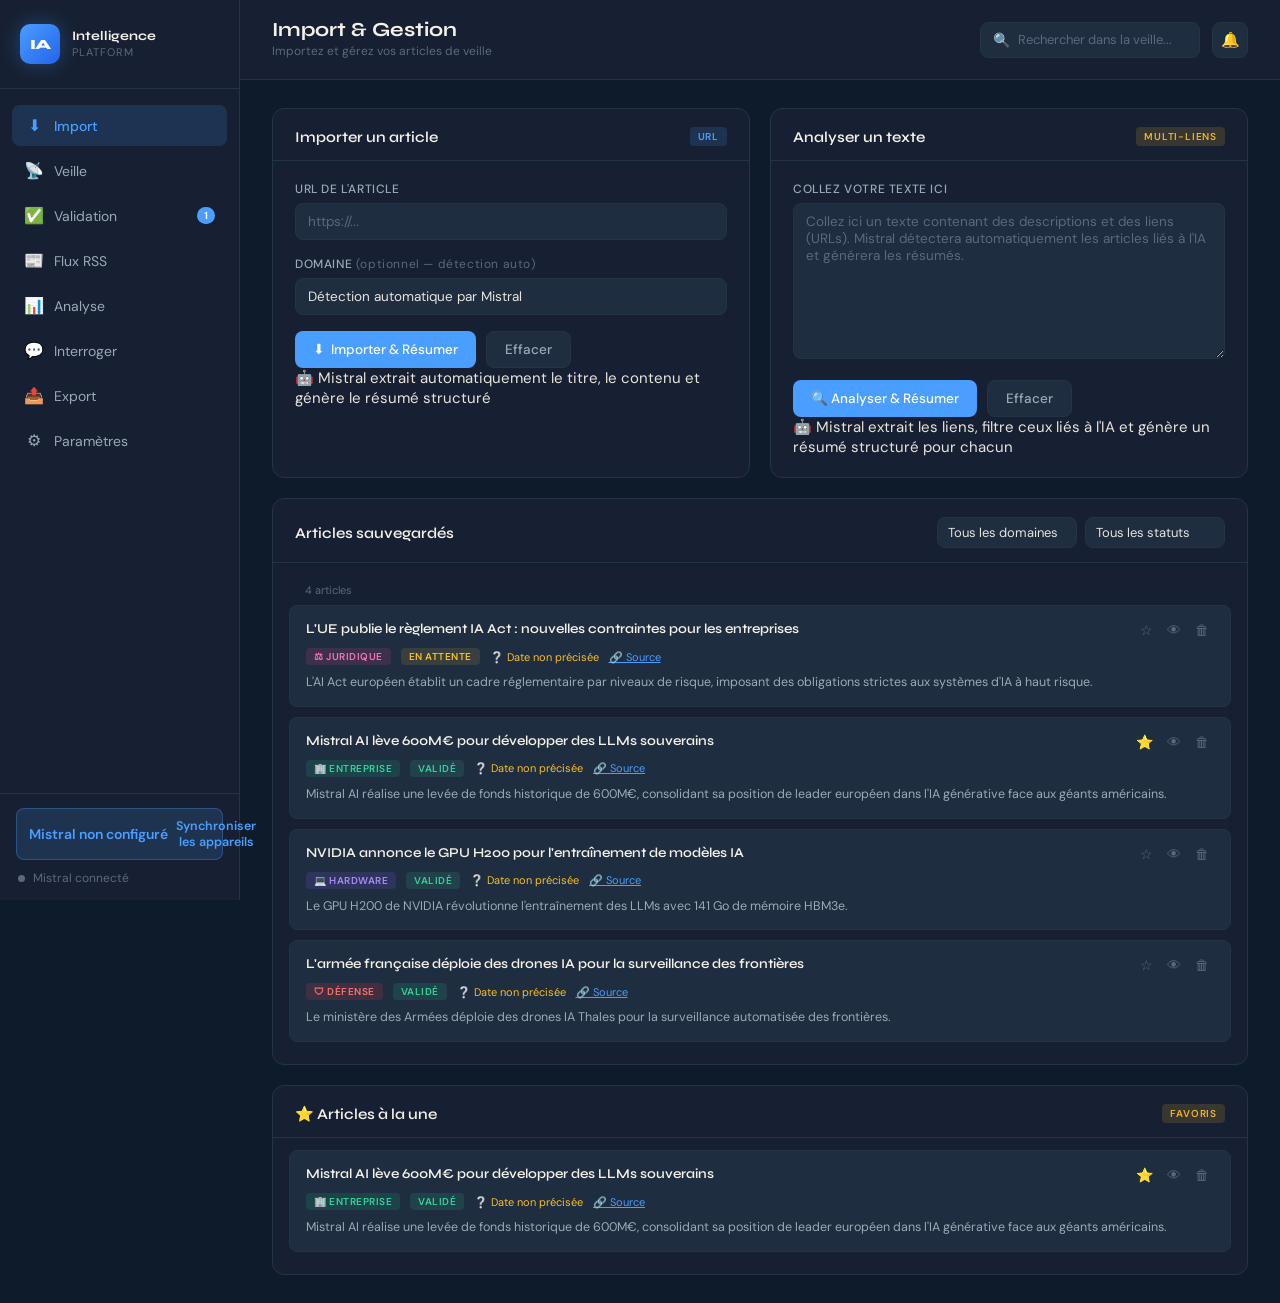
==== index.html @ 0863658e "Add files via upload" ====
<!DOCTYPE html>
<html lang="fr">
<head>
  <meta charset="UTF-8" />
  <meta name="viewport" content="width=device-width, initial-scale=1.0"/>
  <title>IA Intelligence Platform</title>
  <link rel="stylesheet" href="style.css" />
  <style>
    .banned-word-tag {
      display:inline-flex;align-items:center;gap:2px;
      background:rgba(248,113,113,0.12);border:1px solid rgba(248,113,113,0.3);
      color:#f87171;border-radius:4px;padding:2px 8px;font-size:12px;
    }
  </style>
  <link rel="preconnect" href="https://fonts.googleapis.com">
  <link href="https://fonts.googleapis.com/css2?family=Syne:wght@400;600;700;800&family=DM+Sans:ital,wght@0,300;0,400;0,500;1,300&display=swap" rel="stylesheet">
</head>
<body>

<!-- SIDEBAR -->
<aside class="sidebar" id="sidebar">
  <div class="sidebar-logo">
    <div class="logo-mark">IA</div>
    <div class="logo-text">
      <span class="logo-title">Intelligence</span>
      <span class="logo-sub">Platform</span>
    </div>
  </div>

  <nav class="sidebar-nav">
    <button class="nav-item active" data-tab="import">
      <span class="nav-icon">⬇</span>
      <span>Import</span>
    </button>
    <button class="nav-item" data-tab="veille">
      <span class="nav-icon">📡</span>
      <span>Veille</span>
    </button>
    <button class="nav-item" data-tab="validation">
      <span class="nav-icon">✅</span>
      <span>Validation</span>
      <span class="badge" id="validation-badge">0</span>
    </button>
    <button class="nav-item" data-tab="rss">
      <span class="nav-icon">📰</span>
      <span>Flux RSS</span>
      <span class="badge rss-badge hidden" id="rss-badge">0</span>
    </button>
    <button class="nav-item" data-tab="analyse">
      <span class="nav-icon">📊</span>
      <span>Analyse</span>
    </button>
    <button class="nav-item" data-tab="chat">
      <span class="nav-icon">💬</span>
      <span>Interroger</span>
    </button>
    <button class="nav-item" data-tab="export">
      <span class="nav-icon">📤</span>
      <span>Export</span>
    </button>
    <button class="nav-item" data-tab="settings">
      <span class="nav-icon">⚙</span>
      <span>Paramètres</span>
    </button>
  </nav>

  <div class="sidebar-footer">
    <button class="sync-btn-sidebar" id="sync-sidebar-btn" onclick="syncNow(false)" title="Synchroniser avec les autres appareils">
      <span class="sync-icon">🔄</span>
      <span>Synchroniser les appareils</span>
    </button>
    <div class="sidebar-status-row">
      <div class="status-dot active"></div>
      <span>Mistral connecté</span>
    </div>
  </div>
</aside>

<!-- MAIN CONTENT -->
<main class="main-content">

  <!-- HEADER -->
  <header class="top-header">
    <div class="header-left">
      <h1 class="page-title" id="page-title">Import & Gestion</h1>
      <span class="page-subtitle" id="page-subtitle">Importez et gérez vos articles de veille</span>
    </div>
    <div class="header-right">
      <div class="search-bar">
        <span>🔍</span>
        <input type="text" placeholder="Rechercher dans la veille..." id="global-search" />
      </div>
      <button class="btn-icon" title="Notifications">🔔</button>
    </div>
  </header>

  <!-- TAB: IMPORT -->
  <section class="tab-content active" id="tab-import">
    <div class="import-grid">

      <!-- Import URL -->
      <div class="card import-card">
        <div class="card-header">
          <h2>Importer un article</h2>
          <span class="card-tag">URL</span>
        </div>
        <div class="import-form">
          <div class="form-group">
            <label>URL de l'article</label>
            <input type="url" id="article-url" placeholder="https://..." class="input-field" />
          </div>
          <div class="form-group">
            <label>Domaine <span style="color:var(--text-muted);font-weight:400;text-transform:none">(optionnel — détection auto)</span></label>
            <select id="article-domain" class="input-field">
              <option value="">Détection automatique par Mistral</option>
              <option value="Défense">🛡 Défense</option>
              <option value="Civil">🏛 Civil</option>
              <option value="Entreprise">🏢 Entreprise</option>
              <option value="Hardware">💻 Hardware</option>
              <option value="AI technologie">🤖 AI technologie</option>
              <option value="Robotique">🦾 Robotique</option>
              <option value="Juridique">⚖ Juridique</option>
            </select>
          </div>
          <div class="btn-group">
            <button class="btn-primary" onclick="importArticle()">
              <span>⬇</span> Importer & Résumer
            </button>
            <button class="btn-secondary" onclick="clearImportForm()">
              Effacer
            </button>
          </div>
          <div class="import-info">
            <span>🤖</span>
            <span>Mistral extrait automatiquement le titre, le contenu et génère le résumé structuré</span>
          </div>
        </div>
      </div>

      <!-- Analyse de texte multi-articles -->
      <div class="card import-card">
        <div class="card-header">
          <h2>Analyser un texte</h2>
          <span class="card-tag" style="background:rgba(240,180,41,0.15);color:var(--gold)">Multi-liens</span>
        </div>
        <div class="import-form">
          <div class="form-group">
            <label>Collez votre texte ici</label>
            <textarea id="paste-text-input" class="input-field textarea-field" rows="8"
              placeholder="Collez ici un texte contenant des descriptions et des liens (URLs). Mistral détectera automatiquement les articles liés à l'IA et générera les résumés."></textarea>
          </div>
          <div class="btn-group">
            <button class="btn-primary" onclick="analysepastedText()">
              🔍 Analyser & Résumer
            </button>
            <button class="btn-secondary" onclick="document.getElementById('paste-text-input').value=''">
              Effacer
            </button>
          </div>
          <div class="import-info">
            <span>🤖</span>
            <span>Mistral extrait les liens, filtre ceux liés à l'IA et génère un résumé structuré pour chacun</span>
          </div>
          <div id="paste-analysis-result" style="display:none;margin-top:14px"></div>
        </div>
      </div>

      <!-- Articles sauvegardés -->
      <div class="card full-width">
        <div class="card-header">
          <h2>Articles sauvegardés</h2>
          <div class="header-actions">
            <select id="filter-domain" class="input-field small" onchange="filterArticles()">
              <option value="">Tous les domaines</option>
              <option value="Défense">Défense</option>
              <option value="Civil">Civil</option>
              <option value="Entreprise">Entreprise</option>
              <option value="Hardware">Hardware</option>
              <option value="AI technologie">AI technologie</option>
              <option value="Robotique">Robotique</option>
              <option value="Juridique">Juridique</option>
            </select>
            <select id="filter-status" class="input-field small" onchange="filterArticles()">
              <option value="">Tous les statuts</option>
              <option value="VALIDATED">Validés</option>
              <option value="PENDING_REVIEW">En attente</option>
              <option value="NEW">Nouveaux</option>
              <option value="DUPLICATE_SUSPECTED">Doublons suspects</option>
            </select>
          </div>
        </div>
        <div id="saved-articles" class="articles-list">
          <div class="empty-state">
            <div class="empty-icon">📭</div>
            <p>Aucun article importé</p>
            <span>Importez votre premier article ci-dessus</span>
          </div>
        </div>
      </div>

      <!-- Articles à la une -->
      <div class="card full-width featured-card">
        <div class="card-header">
          <h2>⭐ Articles à la une</h2>
          <span class="card-tag gold">Favoris</span>
        </div>
        <div id="featured-articles" class="articles-list">
          <div class="empty-state">
            <div class="empty-icon">⭐</div>
            <p>Aucun favori</p>
            <span>Marquez des articles avec ⭐ pour les retrouver ici</span>
          </div>
        </div>
      </div>

    </div>
  </section>

  <!-- TAB: VALIDATION -->
  <section class="tab-content" id="tab-validation">
    <div class="validation-layout">
      <div class="card full-width">
        <div class="card-header">
          <h2>File de validation</h2>
          <div class="header-actions">
            <span class="badge-label" id="pending-count">0 en attente</span>
          </div>
        </div>
        <div id="validation-queue" class="validation-list">
          <div class="empty-state">
            <div class="empty-icon">✅</div>
            <p>Aucun article en attente de validation</p>
          </div>
        </div>
      </div>
    </div>

    <!-- Modale de doublon -->
    <div class="modal-overlay hidden" id="duplicate-modal">
      <div class="modal">
        <div class="modal-header">
          <h2>⚠ Doublon suspecté</h2>
          <button class="modal-close" onclick="closeModal('duplicate-modal')">×</button>
        </div>
        <div class="modal-body">
          <div class="duplicate-compare">
            <div class="compare-col">
              <h3>Article actuel</h3>
              <div class="article-preview" id="current-article-preview"></div>
            </div>
            <div class="compare-divider">
              <div class="similarity-score" id="similarity-score">85%</div>
              <span>similarité</span>
            </div>
            <div class="compare-col">
              <h3>Article suspect</h3>
              <div class="article-preview" id="suspect-article-preview"></div>
            </div>
          </div>
        </div>
        <div class="modal-footer">
          <button class="btn-success" onclick="validateAsNew()">✅ Valider comme nouvel article</button>
          <button class="btn-warning" onclick="mergeDuplicateArticles()">🔁 Fusionner</button>
          <button class="btn-danger" onclick="rejectArticle()">❌ Rejeter</button>
          <button class="btn-secondary" onclick="editArticle()">✏ Modifier</button>
        </div>
      </div>
    </div>
  </section>

  <!-- TAB: VEILLE -->
  <section class="tab-content" id="tab-veille">
    <div class="veille-layout">

      <!-- Barre d'actions Veille -->
      <div class="card full-width" style="padding:14px 20px">
        <div style="display:flex;align-items:center;justify-content:space-between;flex-wrap:wrap;gap:10px">
          <span style="font-size:13px;color:var(--text-secondary)">
            <strong id="veille-validated-count" style="color:var(--beige)">0</strong> articles validés
          </span>
          <div style="display:flex;gap:8px;flex-wrap:wrap">
            <button class="btn-secondary small" onclick="forceGenerateVeilleSummaries(this)">🤖 Générer résumés manquants</button>
            <button class="btn-warning small" onclick="detectAndMergeVeilleDuplicates(this)">🔍 Fusionner les doublons</button>
          </div>
        </div>
      </div>

      <!-- Articles à la une dans veille -->
      <div class="card full-width veille-featured">
        <div class="card-header">
          <h2>⭐ Articles à la une</h2>
        </div>
        <div id="veille-featured" class="articles-grid">
          <div class="empty-state">
            <div class="empty-icon">⭐</div>
            <p>Aucun article favori</p>
          </div>
        </div>
      </div>

      <!-- Domaines -->
      <div class="veille-domains" id="veille-domains"></div>
    </div>
  </section>

  <!-- TAB: ANALYSE -->
  <section class="tab-content" id="tab-analyse">
    <div class="analyse-grid">

      <div class="card">
        <div class="card-header">
          <h2>🌍 Acteurs IA par pays</h2>
        </div>
        <div id="map-container" class="map-container">
          <div class="world-map" id="world-map"></div>
          <div class="country-legend" id="country-legend"></div>
        </div>
      </div>

      <div class="card">
        <div class="card-header">
          <h2>☁ Nuage de mots</h2>
        </div>
        <div id="word-cloud" class="word-cloud-container"></div>
      </div>

      <div class="card full-width">
        <div class="card-header">
          <h2>📈 Tendances mensuelles</h2>
        </div>
        <div class="trends-container" id="trends-container">
          <canvas id="trends-chart" height="200"></canvas>
        </div>
      </div>

      <div class="card">
        <div class="card-header">
          <h2>📊 Répartition par domaine</h2>
        </div>
        <div id="domain-chart" class="donut-container">
          <canvas id="domain-canvas" width="280" height="280"></canvas>
          <div id="domain-legend" class="chart-legend"></div>
        </div>
      </div>

      <div class="card">
        <div class="card-header">
          <h2>🏆 Top acteurs</h2>
        </div>
        <div id="top-actors" class="actors-list"></div>
      </div>

    </div>
  </section>

  <!-- TAB: CHAT -->
  <section class="tab-content" id="tab-chat">
    <div class="chat-layout">
      <div class="chat-sidebar">
        <h3>Contexte</h3>
        <div class="context-stats" id="context-stats">
          <div class="stat-item">
            <span class="stat-value" id="total-articles-stat">0</span>
            <span class="stat-label">Articles</span>
          </div>
          <div class="stat-item">
            <span class="stat-value" id="total-domains-stat">0</span>
            <span class="stat-label">Domaines</span>
          </div>
        </div>
        <div class="suggested-questions">
          <h4>Questions suggérées</h4>
          <button class="suggestion-btn" onclick="askSuggestion(this)">Tendances IA ce mois-ci ?</button>
          <button class="suggestion-btn" onclick="askSuggestion(this)">Acteurs dominant la défense ?</button>
          <button class="suggestion-btn" onclick="askSuggestion(this)">Nouvelles réglementations IA ?</button>
          <button class="suggestion-btn" onclick="askSuggestion(this)">Dernières innovations robotiques ?</button>
          <button class="suggestion-btn" onclick="askSuggestion(this)">Résume la semaine en cours</button>
        </div>
      </div>
      <div class="chat-main">
        <div class="chat-messages" id="chat-messages">
          <div class="chat-welcome">
            <div class="welcome-icon">🧠</div>
            <h3>Interrogez votre veille</h3>
            <p>Posez une question sur vos articles sauvegardés.<br>Le système RAG analysera votre base de connaissance.</p>
          </div>
        </div>
        <div class="chat-input-area">
          <div class="chat-input-wrapper">
            <textarea id="chat-input" placeholder="Posez votre question sur la veille..." rows="2" onkeydown="handleChatKey(event)"></textarea>
            <button class="chat-send-btn" onclick="sendChatMessage()">
              <span>↑</span>
            </button>
          </div>
          <span class="chat-hint">Entrée pour envoyer • Shift+Entrée pour nouvelle ligne</span>
        </div>
      </div>
    </div>
  </section>

  <!-- TAB: EXPORT -->
  <section class="tab-content" id="tab-export">
    <div class="export-grid">

      <div class="card">
        <div class="card-header">
          <h2>📄 Export Confluence</h2>
          <span class="card-tag">Markdown</span>
        </div>
        <div class="export-options">
          <div class="form-group">
            <label>Semaines à inclure</label>
            <div class="checkbox-group" id="confluence-weeks-container">
              <div style="color:var(--text-muted);font-size:12px">Chargement...</div>
            </div>
          </div>
          <div class="form-group">
            <label>Domaines</label>
            <div class="checkbox-group" id="export-domains">
              <label class="checkbox-item"><input type="checkbox" value="Défense" checked> Défense</label>
              <label class="checkbox-item"><input type="checkbox" value="Civil" checked> Civil</label>
              <label class="checkbox-item"><input type="checkbox" value="Entreprise" checked> Entreprise</label>
              <label class="checkbox-item"><input type="checkbox" value="Hardware" checked> Hardware</label>
              <label class="checkbox-item"><input type="checkbox" value="AI technologie" checked> AI technologie</label>
              <label class="checkbox-item"><input type="checkbox" value="Robotique" checked> Robotique</label>
              <label class="checkbox-item"><input type="checkbox" value="Juridique" checked> Juridique</label>
            </div>
          </div>
          <button class="btn-primary full-width" onclick="exportConfluence()">
            📄 Exporter pour Confluence
          </button>
        </div>
      </div>

      <div class="card">
        <div class="card-header">
          <h2>📧 Export Mail — Sommaires Confluence</h2>
          <span class="card-tag">Gmail</span>
        </div>
        <div class="export-options">
          <p style="font-size:12px;color:var(--text-muted);margin:0 0 14px">Collez le sommaire d'une page Confluence semaine par semaine. Le mail sera généré en conservant tous les liens.</p>

          <div class="form-group">
            <label>Label de la semaine <span style="color:var(--text-muted);font-weight:400;text-transform:none">(ex: Semaine 33 — 2026)</span></label>
            <input type="text" id="mail-sommaire-week" class="input-field" placeholder="Semaine 33 — 2026" />
          </div>

          <div class="form-group">
            <label>URL de la page Confluence <span style="color:var(--text-muted);font-weight:400;text-transform:none">(lien cliquable dans le mail)</span></label>
            <input type="text" id="mail-sommaire-url" class="input-field" placeholder="https://forge-confluence-production.ns-sid.intra/display/CIA/..." />
          </div>

          <div class="form-group">
            <label>Titre de la page Confluence <span style="color:var(--text-muted);font-weight:400;text-transform:none">(optionnel)</span></label>
            <input type="text" id="mail-sommaire-title" class="input-field" placeholder="Veille IA Août - Semaine 33 - Communauté Intelligence Artificielle – Confluence" />
          </div>

          <div class="form-group">
            <label>Sommaire Confluence <span style="color:var(--text-muted);font-weight:400;text-transform:none">(copiez-collez depuis Confluence)</span></label>
            <textarea id="mail-sommaire-input" class="input-field" rows="7" placeholder="Collez ici le sommaire copié depuis votre page Confluence.&#10;&#10;Le parser reconnaît les sections :&#10;  🏆 À la une / Favoris&#10;  ⚔️ Défense | 👨‍🔬 Civil | 🏭 Entreprise&#10;  💻 Hardware | 📚 IA Techniques | 🤖 Robotique | ⚖️ Juridique&#10;&#10;Avec ou sans liens HTTP, chaque ligne = un article." style="resize:vertical;font-size:13px"></textarea>
          </div>

          <button class="btn-secondary full-width" onclick="addMailSommaire()" style="margin-bottom:12px">
            ➕ Ajouter ce sommaire
          </button>

          <div class="form-group">
            <label>Sommaires ajoutés</label>
            <div id="mail-sommaires-list" style="margin-top:6px">
              <div style="color:var(--text-muted);font-size:12px;padding:8px 0">Aucun sommaire ajouté</div>
            </div>
          </div>

          <div class="form-group">
            <label>Titre du mail <span style="color:var(--text-muted);font-weight:400;text-transform:none">(optionnel)</span></label>
            <input type="text" id="mail-newsletter-title" class="input-field" placeholder="Veille Stratégique IA" />
          </div>

          <button class="btn-primary full-width" onclick="generateMailFromSommaires()">
            📧 Générer le mail + télécharger .eml (Outlook)
          </button>
          <p style="font-size:11px;color:var(--text-muted);margin-top:6px;text-align:center">Le fichier .eml s'ouvre directement dans Outlook. Il vous suffit d'ajouter le(s) destinataire(s) et d'envoyer.</p>
        </div>
      </div>

      <!-- Prévisualisation export -->
      <div class="card full-width">
        <div class="card-header">
          <h2>Prévisualisation</h2>
          <button class="btn-secondary small" onclick="copyExport()" id="copy-btn" style="display:none">📋 Copier</button>
        </div>
        <div id="export-preview" class="export-preview">
          <div class="empty-state">
            <div class="empty-icon">📄</div>
            <p>Cliquez sur "Exporter" pour prévisualiser</p>
          </div>
        </div>
      </div>

    </div>
  </section>

  <!-- TAB: SETTINGS -->
  <section class="tab-content" id="tab-settings">
    <div class="settings-grid">

      <div class="card">
        <div class="card-header">
          <h2>🤖 API Mistral</h2>
        </div>
        <div class="settings-form">
          <div class="form-group">
            <label>Clé API Mistral</label>
            <div class="input-with-toggle">
              <input type="password" id="mistral-key" class="input-field" placeholder="Votre clé API Mistral..." />
              <button class="btn-icon" onclick="toggleVisibility('mistral-key')" title="Afficher/masquer">👁</button>
            </div>
            <p style="font-size:11px;color:var(--text-muted);margin-top:6px">Obtenez votre clé sur <a href="https://console.mistral.ai" target="_blank" style="color:var(--accent)">console.mistral.ai</a></p>
          </div>
          <div class="btn-group">
            <button class="btn-primary" onclick="saveMistralSettings()">💾 Sauvegarder</button>
            <button class="btn-secondary" onclick="testMistralConnection()">🔌 Tester</button>
          </div>
          <div id="mistral-status" class="connection-status"></div>
        </div>
      </div>

      <div class="card">
        <div class="card-header">
          <h2>📡 Inoreader</h2>
        </div>
        <div class="settings-form">
          <div class="form-group">
            <label>App ID</label>
            <input type="text" id="inoreader-app-id" class="input-field" placeholder="App ID..." />
          </div>
          <div class="form-group">
            <label>App Key</label>
            <input type="password" id="inoreader-app-key" class="input-field" placeholder="App Key..." />
          </div>
          <div class="form-group">
            <label>Access Token</label>
            <input type="password" id="inoreader-access-token" class="input-field" placeholder="Access Token..." />
          </div>
          <button class="btn-primary" onclick="saveInoreaderSettings()">Sauvegarder</button>
        </div>
      </div>

      <div class="card">
        <div class="card-header">
          <h2>🎯 Détection de doublons</h2>
        </div>
        <div class="settings-form">
          <div class="form-group">
            <label>Seuil de similarité : <strong id="threshold-value">82%</strong></label>
            <input type="range" id="duplicate-threshold" min="50" max="95" value="82" class="slider"
              oninput="updateThreshold(this.value)" />
            <div class="range-labels">
              <span>50% (permissif)</span>
              <span>95% (strict)</span>
            </div>
          </div>
          <div class="form-group">
            <label>Sensibilité</label>
            <div class="radio-group">
              <label class="radio-item">
                <input type="radio" name="sensitivity" value="strict"> Strict
                <span class="radio-desc">Signale tout doublon probable</span>
              </label>
              <label class="radio-item">
                <input type="radio" name="sensitivity" value="normal" checked> Normal
                <span class="radio-desc">Équilibre précision / rappel</span>
              </label>
              <label class="radio-item">
                <input type="radio" name="sensitivity" value="permissif"> Permissif
                <span class="radio-desc">Signale uniquement les doublons évidents</span>
              </label>
            </div>
          </div>
          <button class="btn-primary" onclick="saveDuplicateSettings()">Sauvegarder</button>
        </div>
      </div>

      <div class="card">
        <div class="card-header">
          <h2>📰 Filtres RSS</h2>
          <span class="card-tag">Qualité</span>
        </div>
        <div class="settings-form">
          <div class="form-group">
            <label>Année minimale des articles</label>
            <input type="number" id="rss-min-year" class="input-field" min="2020" max="2030" placeholder="2026" style="width:120px" />
            <p style="font-size:11px;color:var(--text-muted);margin-top:4px">Les articles publiés avant cette année seront ignorés lors du scan RSS.</p>
          </div>

          <div class="form-group">
            <label>Mots interdits</label>
            <p style="font-size:11px;color:var(--text-muted);margin:0 0 8px">Les articles contenant ces mots dans le titre ou la description seront automatiquement exclus.</p>
            <div id="banned-words-list" style="display:flex;flex-wrap:wrap;gap:6px;margin-bottom:10px;min-height:28px">
              <span style="color:var(--text-muted);font-size:12px">Chargement...</span>
            </div>
            <div style="display:flex;gap:8px">
              <input type="text" id="banned-word-input" class="input-field" placeholder="Ajouter un mot interdit..." style="flex:1"
                onkeydown="if(event.key==='Enter'){event.preventDefault();addBannedWord()}" />
              <button class="btn-secondary" onclick="addBannedWord()">➕ Ajouter</button>
            </div>
          </div>

          <button class="btn-primary" onclick="saveRssFilterSettings()">💾 Sauvegarder les filtres</button>
        </div>
      </div>

      <div class="card full-width">
        <div class="card-header">
          <h2>☁ Synchronisation multi-appareils — GitHub Gist</h2>
          <span class="badge-label" id="sync-status-label">Vérification...</span>
        </div>
        <div class="settings-form">

          <!-- Statut actuel -->
          <div class="sync-status-row" id="sync-info-row">
            <div class="stat-row"><span>Token</span><strong id="sync-token-status">—</strong></div>
            <div class="stat-row"><span>Gist ID</span><strong id="sb-project-name">—</strong></div>
            <div class="stat-row"><span>Articles synchronisés</span><strong id="sync-articles-count">—</strong></div>
            <div class="stat-row"><span>Dernière synchro</span><strong id="sb-last-sync">—</strong></div>
          </div>

          <!-- Formulaire de config -->
          <div class="form-group" style="margin-top:16px">
            <label>Token GitHub <span style="color:var(--text-muted);font-weight:400;text-transform:none">(scope "gist" — jamais réaffiché après sauvegarde)</span></label>
            <div class="input-with-toggle">
              <input type="password" id="gist-token-input" class="input-field" placeholder="ghp_..." autocomplete="off" />
              <button class="btn-icon" onclick="toggleVisibility('gist-token-input')" title="Afficher/masquer">👁</button>
            </div>
          </div>

          <div class="form-group">
            <label>Gist ID</label>
            <input type="text" id="gist-id-input" class="input-field" placeholder="ex: 991049ab379d0dc41a5ae7ee99bffbe9" />
            <p style="font-size:11px;color:var(--text-muted);margin-top:4px">
              L'ID est dans l'URL de votre Gist : gist.github.com/vous/<strong>ID</strong>
            </p>
          </div>

          <div class="form-group">
            <label>Nom du fichier <span style="color:var(--text-muted);font-weight:400;text-transform:none">(laisser par défaut)</span></label>
            <input type="text" id="gist-file-input" class="input-field" placeholder="ia_platform_data.json" value="ia_platform_data.json" />
          </div>

          <div class="btn-group" style="flex-wrap:wrap">
            <button class="btn-primary" onclick="saveGistConfig()">💾 Sauvegarder</button>
            <button class="btn-secondary" onclick="testGistConnection()">🔌 Tester la connexion</button>
            <button class="btn-secondary" id="sync-now-btn" onclick="syncNow(false)">🔄 Synchroniser</button>
            <button class="btn-danger small" onclick="clearGistConfig()">✕ Effacer</button>
          </div>

          <div id="gist-test-result" class="connection-status" style="margin-top:10px"></div>
          <div id="sync-result"      class="connection-status" style="margin-top:6px"></div>

          <div class="import-info" style="margin-top:14px">
            <span>💡</span>
            <div>
              <strong>Comment créer un token :</strong><br>
              1. <a href="https://github.com/settings/tokens" target="_blank" style="color:var(--accent)">github.com/settings/tokens</a> → "Generate new token (classic)"<br>
              2. Cochez uniquement <strong>gist</strong><br>
              3. Choisissez <strong>"No expiration"</strong><br>
              4. Copiez le token → collez-le ci-dessus → Sauvegarder<br>
              <span style="color:var(--warning)">⚠ Le token doit appartenir au même compte GitHub que le Gist.</span>
            </div>
          </div>
        </div>
      </div>

      <div class="card">
        <div class="card-header">
          <h2>💾 Données locales</h2>
        </div>
        <div class="settings-form">
          <div class="data-stats">
            <div class="stat-row"><span>Articles total</span><strong id="settings-total">0</strong></div>
            <div class="stat-row"><span>Favoris</span><strong id="settings-favorites">0</strong></div>
            <div class="stat-row"><span>En attente</span><strong id="settings-pending">0</strong></div>
          </div>
          <button class="btn-secondary full-width mt-1" onclick="exportData()">📦 Exporter les données (JSON)</button>
          <button class="btn-secondary full-width mt-1" onclick="importData()">📥 Importer des données</button>
          <input type="file" id="import-file" accept=".json" style="display:none" onchange="loadData(event)" />
          <button class="btn-danger full-width mt-1" onclick="clearAllData()">🗑 Vider toutes les données</button>
        </div>
      </div>

    </div>
  </section>

  <!-- TAB: RSS -->
  <section class="tab-content" id="tab-rss">
    <div class="rss-layout">

      <!-- Add feed -->
      <div class="card">
        <div class="card-header">
          <h2>Ajouter un flux RSS</h2>
          <span class="card-tag">Nouveau</span>
        </div>
        <div class="import-form">
          <div class="form-group">
            <label>URL du flux RSS</label>
            <input type="url" id="rss-url-input" placeholder="https://example.com/feed.xml" class="input-field" />
          </div>
          <div class="form-group">
            <label>Nom du flux <span style="color:var(--text-muted);font-weight:400;text-transform:none">(optionnel)</span></label>
            <input type="text" id="rss-name-input" placeholder="Ex: MIT Technology Review" class="input-field" />
          </div>
          <div class="btn-group">
            <button class="btn-primary" onclick="addRssFeed()">➕ Ajouter</button>
          </div>
          <div class="import-info">
            <span>🤖</span>
            <span>Filtrage automatique des articles traitant d'intelligence artificielle. Les articles détectés sont envoyés en validation.</span>
          </div>
        </div>
      </div>

      <!-- Auto-fetch status -->
      <div class="card">
        <div class="card-header">
          <h2>Récupération automatique</h2>
          <span class="card-tag" id="rss-auto-status-badge">Inactive</span>
        </div>
        <div class="import-form">
          <div class="rss-auto-info" id="rss-last-fetch-info">
            <div class="stat-row"><span>Dernier scan</span><strong id="rss-last-fetch-label">Jamais</strong></div>
            <div class="stat-row"><span>Articles trouvés</span><strong id="rss-found-count">0</strong></div>
            <div class="stat-row"><span>Flux actifs</span><strong id="rss-active-count">0</strong></div>
          </div>
          <div class="form-group" style="margin-top:14px">
            <label>
              <input type="checkbox" id="rss-auto-toggle" onchange="toggleRssAuto(this.checked)"> Récupération automatique 1×/jour
            </label>
          </div>
          <button class="btn-primary full-width" onclick="fetchAllFeeds(true)">
            🔄 Scanner maintenant
          </button>
        </div>
      </div>

      <!-- Feeds list -->
      <div class="card full-width">
        <div class="card-header">
          <h2>Mes flux RSS</h2>
          <span class="badge-label" id="rss-feeds-count">0 flux</span>
        </div>
        <div id="rss-feeds-list" class="rss-feeds-container">
          <div class="empty-state">
            <div class="empty-icon">📡</div>
            <p>Aucun flux RSS configuré</p>
            <span>Ajoutez vos premiers flux ci-dessus</span>
          </div>
        </div>
      </div>

      <!-- Articles détectés par RSS -->
      <div class="card full-width">
        <div class="card-header">
          <h2>📥 Articles détectés <span style="color:var(--text-muted);font-size:12px;font-weight:400">(en attente de validation)</span></h2>
          <div style="display:flex;gap:8px">
            <button class="btn-secondary small" onclick="forceGenerateSummaries()" title="Générer les résumés manquants">🤖 Générer résumés</button>
            <button class="btn-success small" onclick="validateAllRss()">✅ Tout valider</button>
          </div>
        </div>
        <div id="rss-detected-articles" class="articles-list">
          <div class="empty-state">
            <div class="empty-icon">📭</div>
            <p>Aucun article détecté</p>
            <span>Lancez un scan pour récupérer les articles</span>
          </div>
        </div>
      </div>

    </div>
  </section>

</main>

<!-- TOAST NOTIFICATIONS -->
<div id="toast-container" class="toast-container"></div>

<!-- LOADING OVERLAY -->
<div class="loading-overlay hidden" id="loading-overlay">
  <div class="loading-spinner">
    <div class="spinner-ring"></div>
    <span id="loading-text">Génération en cours...</span>
  </div>
</div>

<!-- ARTICLE DETAIL MODAL -->
<div class="modal-overlay hidden" id="article-modal">
  <div class="modal large-modal">
    <div class="modal-header">
      <h2 id="modal-article-title">Détail de l'article</h2>
      <button class="modal-close" onclick="closeModal('article-modal')">×</button>
    </div>
    <div class="modal-body" id="modal-article-body"></div>
    <div class="modal-footer">
      <button class="btn-secondary" onclick="closeModal('article-modal')">Fermer</button>
    </div>
  </div>
</div>

<script src="app.js"></script>
</body>
</html>
---- style.css ----
/* =========================================
   IA INTELLIGENCE PLATFORM — STYLES
   Design: Dark Navy + Beige | Syne + DM Sans
   ========================================= */

:root {
  --navy: #0d1b2a;
  --navy-mid: #162032;
  --navy-light: #1e2d40;
  --navy-border: #243447;
  --beige: #f5f0e8;
  --beige-dark: #e8e0d0;
  --beige-muted: #c8bfad;
  --accent: #4a9eff;
  --accent-hover: #6ab3ff;
  --accent-glow: rgba(74, 158, 255, 0.15);
  --gold: #f0b429;
  --gold-light: rgba(240, 180, 41, 0.15);
  --success: #34d399;
  --success-bg: rgba(52, 211, 153, 0.12);
  --warning: #fbbf24;
  --warning-bg: rgba(251, 191, 36, 0.12);
  --danger: #f87171;
  --danger-bg: rgba(248, 113, 113, 0.12);
  --text-primary: #e8e4dc;
  --text-secondary: #9ba8b5;
  --text-muted: #5a6a7a;
  --sidebar-w: 240px;
  --radius: 12px;
  --radius-sm: 8px;
  --shadow: 0 4px 24px rgba(0,0,0,0.3);
  --shadow-sm: 0 2px 8px rgba(0,0,0,0.2);
  --font-display: 'Syne', sans-serif;
  --font-body: 'DM Sans', sans-serif;
  --transition: 0.2s cubic-bezier(0.4, 0, 0.2, 1);
}

*, *::before, *::after { box-sizing: border-box; margin: 0; padding: 0; }

html { font-size: 15px; scroll-behavior: smooth; }

body {
  font-family: var(--font-body);
  background: var(--navy);
  color: var(--text-primary);
  display: flex;
  min-height: 100vh;
  overflow-x: hidden;
}

/* ========= SIDEBAR ========= */
.sidebar {
  width: var(--sidebar-w);
  background: var(--navy-mid);
  border-right: 1px solid var(--navy-border);
  display: flex;
  flex-direction: column;
  position: fixed;
  top: 0; left: 0; bottom: 0;
  z-index: 100;
  padding: 0;
}

.sidebar-logo {
  display: flex;
  align-items: center;
  gap: 12px;
  padding: 24px 20px;
  border-bottom: 1px solid var(--navy-border);
}

.logo-mark {
  width: 40px; height: 40px;
  background: linear-gradient(135deg, var(--accent), #2563eb);
  border-radius: 10px;
  display: flex; align-items: center; justify-content: center;
  font-family: var(--font-display);
  font-weight: 800; font-size: 14px;
  color: white;
  letter-spacing: -0.5px;
  flex-shrink: 0;
  box-shadow: 0 0 20px rgba(74,158,255,0.3);
}

.logo-text { display: flex; flex-direction: column; }
.logo-title {
  font-family: var(--font-display);
  font-weight: 700; font-size: 13px;
  color: var(--beige);
  line-height: 1;
}
.logo-sub {
  font-size: 11px; color: var(--text-muted);
  text-transform: uppercase; letter-spacing: 1px;
  margin-top: 2px;
}

.sidebar-nav {
  flex: 1;
  padding: 16px 12px;
  display: flex;
  flex-direction: column;
  gap: 4px;
  overflow-y: auto;
}

.nav-item {
  display: flex;
  align-items: center;
  gap: 10px;
  padding: 10px 12px;
  border-radius: var(--radius-sm);
  background: none;
  border: none;
  color: var(--text-secondary);
  font-family: var(--font-body);
  font-size: 14px;
  font-weight: 400;
  cursor: pointer;
  transition: all var(--transition);
  text-align: left;
  width: 100%;
  position: relative;
}

.nav-item:hover {
  background: var(--navy-light);
  color: var(--text-primary);
}

.nav-item.active {
  background: var(--accent-glow);
  color: var(--accent);
  font-weight: 500;
}

.nav-item.active .nav-icon { color: var(--accent); }

.nav-icon {
  font-size: 16px;
  width: 20px;
  text-align: center;
  flex-shrink: 0;
}

.badge {
  margin-left: auto;
  background: var(--accent);
  color: white;
  font-size: 10px;
  font-weight: 700;
  padding: 2px 6px;
  border-radius: 10px;
  min-width: 18px;
  text-align: center;
}

.sidebar-footer {
  padding: 14px 16px;
  border-top: 1px solid var(--navy-border);
  display: flex;
  flex-direction: column;
  gap: 10px;
}

.sync-btn-sidebar {
  display: flex;
  align-items: center;
  gap: 8px;
  width: 100%;
  padding: 9px 12px;
  background: var(--accent-glow);
  border: 1px solid rgba(74,158,255,0.3);
  border-radius: var(--radius-sm);
  color: var(--accent);
  font-family: var(--font-body);
  font-size: 12.5px;
  font-weight: 600;
  cursor: pointer;
  transition: all var(--transition);
}
.sync-btn-sidebar:hover {
  background: rgba(74,158,255,0.22);
  box-shadow: 0 0 12px rgba(74,158,255,0.25);
}
.sync-btn-sidebar:active { transform: scale(0.98); }
.sync-btn-sidebar.syncing .sync-icon { animation: spin 0.8s linear infinite; }
.sync-icon { font-size: 14px; flex-shrink: 0; }

.sidebar-status-row {
  display: flex;
  align-items: center;
  gap: 8px;
  font-size: 12px;
  color: var(--text-muted);
  padding: 0 2px;
}

.status-dot {
  width: 7px; height: 7px;
  border-radius: 50%;
  background: var(--text-muted);
  flex-shrink: 0;
}
.status-dot.active { background: var(--success); box-shadow: 0 0 6px var(--success); }

/* ========= MAIN ========= */
.main-content {
  margin-left: var(--sidebar-w);
  flex: 1;
  display: flex;
  flex-direction: column;
  min-height: 100vh;
}

/* ========= HEADER ========= */
.top-header {
  display: flex;
  align-items: center;
  justify-content: space-between;
  padding: 20px 32px;
  border-bottom: 1px solid var(--navy-border);
  background: var(--navy-mid);
  position: sticky;
  top: 0;
  z-index: 50;
}

.header-left {}
.page-title {
  font-family: var(--font-display);
  font-size: 20px;
  font-weight: 700;
  color: var(--beige);
  line-height: 1;
}
.page-subtitle {
  font-size: 12px;
  color: var(--text-muted);
  margin-top: 3px;
  display: block;
}

.header-right {
  display: flex;
  align-items: center;
  gap: 12px;
}

.search-bar {
  display: flex;
  align-items: center;
  gap: 8px;
  background: var(--navy-light);
  border: 1px solid var(--navy-border);
  border-radius: 8px;
  padding: 8px 12px;
  min-width: 220px;
}
.search-bar input {
  background: none;
  border: none;
  outline: none;
  color: var(--text-primary);
  font-family: var(--font-body);
  font-size: 13px;
  width: 100%;
}
.search-bar input::placeholder { color: var(--text-muted); }
.search-bar span { font-size: 14px; color: var(--text-muted); }

.btn-icon {
  background: var(--navy-light);
  border: 1px solid var(--navy-border);
  color: var(--text-secondary);
  width: 36px; height: 36px;
  border-radius: 8px;
  cursor: pointer;
  font-size: 15px;
  display: flex; align-items: center; justify-content: center;
  transition: all var(--transition);
}
.btn-icon:hover { background: var(--navy-border); color: var(--text-primary); }

/* ========= TAB CONTENT ========= */
.tab-content {
  display: none;
  padding: 28px 32px;
  flex: 1;
  animation: fadeIn 0.25s ease;
}
.tab-content.active { display: block; }

@keyframes fadeIn {
  from { opacity: 0; transform: translateY(6px); }
  to { opacity: 1; transform: translateY(0); }
}

/* ========= CARDS ========= */
.card {
  background: var(--navy-mid);
  border: 1px solid var(--navy-border);
  border-radius: var(--radius);
  overflow: hidden;
}

.card-header {
  display: flex;
  align-items: center;
  justify-content: space-between;
  padding: 18px 22px 14px;
  border-bottom: 1px solid var(--navy-border);
}

.card-header h2 {
  font-family: var(--font-display);
  font-size: 15px;
  font-weight: 600;
  color: var(--beige);
}

.card-tag {
  font-size: 10px;
  font-weight: 600;
  text-transform: uppercase;
  letter-spacing: 0.8px;
  padding: 3px 8px;
  border-radius: 4px;
  background: var(--accent-glow);
  color: var(--accent);
}
.card-tag.inoreader { background: rgba(52, 211, 153, 0.12); color: var(--success); }
.card-tag.gold { background: var(--gold-light); color: var(--gold); }

.header-actions {
  display: flex;
  align-items: center;
  gap: 8px;
}

/* ========= GRIDS ========= */
.import-grid {
  display: grid;
  grid-template-columns: 1fr 1fr;
  gap: 20px;
}
.import-grid .full-width { grid-column: 1 / -1; }

.analyse-grid {
  display: grid;
  grid-template-columns: 1fr 1fr;
  gap: 20px;
}
.analyse-grid .full-width { grid-column: 1 / -1; }

.export-grid {
  display: grid;
  grid-template-columns: 1fr 1fr;
  gap: 20px;
}
.export-grid .full-width { grid-column: 1 / -1; }

.settings-grid {
  display: grid;
  grid-template-columns: 1fr 1fr;
  gap: 20px;
}

/* ========= FORMS ========= */
.import-form, .settings-form, .inoreader-section, .export-options {
  padding: 20px 22px;
}

.form-group {
  margin-bottom: 16px;
}
.form-group label {
  display: block;
  font-size: 12px;
  font-weight: 500;
  color: var(--text-secondary);
  text-transform: uppercase;
  letter-spacing: 0.6px;
  margin-bottom: 6px;
}

.input-field {
  width: 100%;
  background: var(--navy-light);
  border: 1px solid var(--navy-border);
  border-radius: var(--radius-sm);
  padding: 9px 12px;
  color: var(--text-primary);
  font-family: var(--font-body);
  font-size: 13.5px;
  outline: none;
  transition: border-color var(--transition);
  appearance: none;
}
.input-field:focus { border-color: var(--accent); box-shadow: 0 0 0 3px var(--accent-glow); }
.input-field::placeholder { color: var(--text-muted); }
.input-field option { background: var(--navy-light); }
.input-field.small { width: auto; min-width: 140px; padding: 6px 10px; font-size: 13px; }

.textarea-field { resize: vertical; min-height: 120px; }

.form-row {
  display: flex;
  gap: 12px;
}
.flex-1 { flex: 1; }

.btn-group {
  display: flex;
  gap: 10px;
  margin-top: 4px;
}

/* ========= BUTTONS ========= */
.btn-primary, .btn-secondary, .btn-success, .btn-warning, .btn-danger {
  display: inline-flex;
  align-items: center;
  gap: 6px;
  padding: 9px 18px;
  border-radius: var(--radius-sm);
  font-family: var(--font-body);
  font-size: 13.5px;
  font-weight: 500;
  cursor: pointer;
  border: none;
  transition: all var(--transition);
  white-space: nowrap;
}

.btn-primary {
  background: var(--accent);
  color: white;
}
.btn-primary:hover { background: var(--accent-hover); box-shadow: 0 0 16px rgba(74,158,255,0.4); }

.btn-secondary {
  background: var(--navy-light);
  color: var(--text-secondary);
  border: 1px solid var(--navy-border);
}
.btn-secondary:hover { background: var(--navy-border); color: var(--text-primary); }

.btn-success { background: var(--success-bg); color: var(--success); border: 1px solid rgba(52,211,153,0.3); }
.btn-success:hover { background: rgba(52,211,153,0.2); }

.btn-warning { background: var(--warning-bg); color: var(--warning); border: 1px solid rgba(251,191,36,0.3); }
.btn-warning:hover { background: rgba(251,191,36,0.2); }

.btn-danger { background: var(--danger-bg); color: var(--danger); border: 1px solid rgba(248,113,113,0.3); }
.btn-danger:hover { background: rgba(248,113,113,0.2); }

.btn-secondary.small, .btn-primary.small {
  padding: 5px 12px;
  font-size: 12px;
}

.full-width { width: 100%; }
.mt-1 { margin-top: 10px; }

/* ========= ARTICLES LIST ========= */
.articles-list { padding: 12px 16px; }

.article-card {
  background: var(--navy-light);
  border: 1px solid var(--navy-border);
  border-radius: var(--radius-sm);
  padding: 14px 16px;
  margin-bottom: 10px;
  transition: all var(--transition);
  position: relative;
}
.article-card:hover { border-color: var(--accent); }

.article-card-header {
  display: flex;
  align-items: flex-start;
  justify-content: space-between;
  gap: 12px;
  margin-bottom: 8px;
}

.article-card-title {
  font-family: var(--font-display);
  font-size: 13.5px;
  font-weight: 600;
  color: var(--beige);
  line-height: 1.4;
  cursor: pointer;
  flex: 1;
}
.article-card-title:hover { color: var(--accent); }

.article-card-actions {
  display: flex;
  gap: 4px;
  flex-shrink: 0;
}

.action-btn {
  background: none;
  border: none;
  cursor: pointer;
  font-size: 14px;
  padding: 3px 5px;
  border-radius: 4px;
  transition: background var(--transition);
  color: var(--text-muted);
  line-height: 1;
}
.action-btn:hover { background: var(--navy-border); color: var(--text-primary); }
.action-btn.favorited { color: var(--gold); }

.article-card-meta {
  display: flex;
  align-items: center;
  gap: 10px;
  flex-wrap: wrap;
}

.domain-badge {
  font-size: 10px;
  font-weight: 600;
  padding: 2px 8px;
  border-radius: 4px;
  text-transform: uppercase;
  letter-spacing: 0.5px;
}

.domain-badge.défense, .domain-badge.defense { background: rgba(239,68,68,0.15); color: #f87171; }
.domain-badge.civil { background: rgba(59,130,246,0.15); color: #60a5fa; }
.domain-badge.entreprise { background: rgba(16,185,129,0.15); color: #34d399; }
.domain-badge.hardware { background: rgba(139,92,246,0.15); color: #a78bfa; }
.domain-badge.ai, .domain-badge["ai technologie"] { background: rgba(74,158,255,0.15); color: #4a9eff; }
.domain-badge.robotique { background: rgba(245,158,11,0.15); color: #fbbf24; }
.domain-badge.juridique { background: rgba(236,72,153,0.15); color: #f472b6; }

.status-badge {
  font-size: 10px;
  font-weight: 600;
  padding: 2px 8px;
  border-radius: 4px;
  text-transform: uppercase;
  letter-spacing: 0.5px;
}
.status-badge.new { background: rgba(74,158,255,0.15); color: var(--accent); }
.status-badge.validated { background: var(--success-bg); color: var(--success); }
.status-badge.pending { background: var(--warning-bg); color: var(--warning); }
.status-badge.rejected { background: var(--danger-bg); color: var(--danger); }
.status-badge.duplicate { background: rgba(139,92,246,0.15); color: #a78bfa; }
.status-badge.merged { background: rgba(52,211,153,0.15); color: var(--success); }

.article-date {
  font-size: 11px;
  color: var(--text-muted);
}

.article-summary-preview {
  font-size: 12.5px;
  color: var(--text-secondary);
  line-height: 1.5;
  margin-top: 8px;
  display: -webkit-box;
  -webkit-line-clamp: 2;
  -webkit-box-orient: vertical;
  overflow: hidden;
}

/* ========= ARTICLES GRID (veille) ========= */
.articles-grid {
  display: grid;
  grid-template-columns: repeat(auto-fill, minmax(280px, 1fr));
  gap: 14px;
  padding: 16px;
}

/* ========= EMPTY STATE ========= */
.empty-state {
  text-align: center;
  padding: 48px 24px;
  color: var(--text-muted);
}
.empty-icon { font-size: 36px; margin-bottom: 12px; opacity: 0.6; }
.empty-state p { font-size: 14px; font-weight: 500; color: var(--text-secondary); margin-bottom: 4px; }
.empty-state span { font-size: 12px; }

/* ========= VALIDATION ========= */
.validation-layout { display: flex; flex-direction: column; gap: 20px; }

.validation-item {
  background: var(--navy-light);
  border: 1px solid var(--navy-border);
  border-radius: var(--radius-sm);
  padding: 14px 16px;
  margin-bottom: 10px;
  display: flex;
  flex-direction: column;
  gap: 12px;
  transition: border-color var(--transition);
}
.validation-item:hover { border-color: var(--accent); }

.validation-info { flex: 1; }
.validation-title {
  font-family: var(--font-display);
  font-size: 13.5px;
  font-weight: 600;
  color: var(--beige);
  margin-bottom: 6px;
  line-height: 1.4;
}
.validation-meta {
  font-size: 11.5px;
  color: var(--text-muted);
  display: flex;
  gap: 6px;
  align-items: center;
  flex-wrap: wrap;
}

/* Boutons d'action — grille 2 colonnes sur mobile */
.validation-actions {
  display: grid;
  grid-template-columns: 1fr 1fr;
  gap: 8px;
}

.val-btn {
  display: flex;
  align-items: center;
  justify-content: center;
  gap: 6px;
  padding: 10px 8px;
  border-radius: var(--radius-sm);
  font-family: var(--font-body);
  font-size: 13px;
  font-weight: 600;
  cursor: pointer;
  border: none;
  transition: all var(--transition);
  white-space: nowrap;
  width: 100%;
}

.val-btn-success  { background: var(--success-bg); color: var(--success); border: 1px solid rgba(52,211,153,0.3); }
.val-btn-success:hover  { background: rgba(52,211,153,0.22); }

.val-btn-danger   { background: var(--danger-bg);  color: var(--danger);  border: 1px solid rgba(248,113,113,0.3); }
.val-btn-danger:hover   { background: rgba(248,113,113,0.22); }

.val-btn-secondary { background: var(--navy); color: var(--text-secondary); border: 1px solid var(--navy-border); }
.val-btn-secondary:hover { background: var(--navy-border); color: var(--text-primary); }

.val-btn-warning  { background: var(--warning-bg); color: var(--warning); border: 1px solid rgba(251,191,36,0.3); }
.val-btn-warning:hover  { background: rgba(251,191,36,0.22); }

/* Sur desktop, remettre en ligne */
@media (min-width: 700px) {
  .validation-item {
    flex-direction: row;
    align-items: center;
  }
  .validation-actions {
    display: flex;
    flex-direction: row;
    gap: 6px;
    flex-shrink: 0;
    flex-wrap: nowrap;
  }
  .val-btn {
    padding: 7px 12px;
    font-size: 12.5px;
    width: auto;
  }
}

.validation-list { padding: 12px 16px; }

.badge-label {
  font-size: 12px;
  color: var(--text-muted);
  padding: 4px 10px;
  background: var(--navy-light);
  border-radius: 6px;
  border: 1px solid var(--navy-border);
}

/* ========= MODAL ========= */
.modal-overlay {
  position: fixed;
  inset: 0;
  background: rgba(0,0,0,0.7);
  backdrop-filter: blur(4px);
  z-index: 200;
  display: flex;
  align-items: center;
  justify-content: center;
  padding: 24px;
}
.modal-overlay.hidden { display: none; }

.modal {
  background: var(--navy-mid);
  border: 1px solid var(--navy-border);
  border-radius: var(--radius);
  max-width: 700px;
  width: 100%;
  max-height: 85vh;
  overflow-y: auto;
  box-shadow: var(--shadow);
  animation: slideUp 0.2s ease;
}
.modal.large-modal { max-width: 860px; }

@keyframes slideUp {
  from { opacity: 0; transform: translateY(20px); }
  to { opacity: 1; transform: translateY(0); }
}

.modal-header {
  display: flex;
  align-items: center;
  justify-content: space-between;
  padding: 20px 24px;
  border-bottom: 1px solid var(--navy-border);
}
.modal-header h2 {
  font-family: var(--font-display);
  font-size: 16px;
  font-weight: 700;
  color: var(--beige);
}

.modal-close {
  background: var(--navy-light);
  border: 1px solid var(--navy-border);
  color: var(--text-secondary);
  width: 32px; height: 32px;
  border-radius: 6px;
  cursor: pointer;
  font-size: 18px;
  display: flex; align-items: center; justify-content: center;
  transition: all var(--transition);
}
.modal-close:hover { background: var(--danger-bg); color: var(--danger); }

.modal-body { padding: 24px; }
.modal-footer {
  padding: 16px 24px;
  border-top: 1px solid var(--navy-border);
  display: flex;
  gap: 8px;
  flex-wrap: wrap;
}

.duplicate-compare {
  display: grid;
  grid-template-columns: 1fr auto 1fr;
  gap: 16px;
  align-items: start;
}
.compare-col h3 {
  font-family: var(--font-display);
  font-size: 13px;
  color: var(--text-secondary);
  margin-bottom: 12px;
  text-transform: uppercase;
  letter-spacing: 0.5px;
}
.compare-divider {
  display: flex;
  flex-direction: column;
  align-items: center;
  justify-content: center;
  padding: 20px 10px;
  gap: 4px;
  font-size: 11px;
  color: var(--text-muted);
}
.similarity-score {
  font-family: var(--font-display);
  font-size: 22px;
  font-weight: 800;
  color: var(--warning);
}

.article-preview {
  background: var(--navy-light);
  border: 1px solid var(--navy-border);
  border-radius: var(--radius-sm);
  padding: 14px;
  font-size: 12.5px;
  color: var(--text-secondary);
  line-height: 1.6;
}

/* ========= VEILLE ========= */
.veille-layout { display: flex; flex-direction: column; gap: 20px; }

.veille-featured { }
.veille-domains { display: flex; flex-direction: column; gap: 16px; }

.domain-section { }
.domain-section-header {
  display: flex;
  align-items: center;
  justify-content: space-between;
  padding: 16px 22px 12px;
  border-bottom: 1px solid var(--navy-border);
}
.domain-section-title {
  font-family: var(--font-display);
  font-size: 14px;
  font-weight: 700;
  color: var(--beige);
  display: flex;
  align-items: center;
  gap: 8px;
}

.week-group {
  padding: 14px 18px;
  border-bottom: 1px solid var(--navy-border);
}
.week-group:last-child { border-bottom: none; }

.week-label {
  font-size: 11px;
  font-weight: 600;
  color: var(--text-muted);
  text-transform: uppercase;
  letter-spacing: 0.8px;
  margin-bottom: 10px;
  padding: 4px 8px;
  background: var(--navy);
  border-radius: 4px;
  display: inline-block;
}

/* ========= DEFENSE TABLE ========= */
.table-wrapper { overflow-x: auto; padding: 0 0 4px; }

.defense-table {
  width: 100%;
  border-collapse: collapse;
  font-size: 13px;
}
.defense-table th {
  padding: 10px 14px;
  text-align: left;
  font-size: 11px;
  font-weight: 600;
  text-transform: uppercase;
  letter-spacing: 0.6px;
  color: var(--text-muted);
  border-bottom: 1px solid var(--navy-border);
  white-space: nowrap;
  background: var(--navy);
}
.defense-table td {
  padding: 10px 14px;
  border-bottom: 1px solid rgba(36,52,71,0.5);
  color: var(--text-primary);
  vertical-align: middle;
}
.defense-table tr:hover td { background: rgba(255,255,255,0.02); }

.defense-table td[contenteditable="true"] {
  outline: none;
  cursor: text;
}
.defense-table td[contenteditable="true"]:focus {
  background: var(--accent-glow);
  border-radius: 4px;
}

.status-select {
  background: var(--navy-light);
  border: 1px solid var(--navy-border);
  color: var(--text-primary);
  padding: 4px 8px;
  border-radius: 4px;
  font-size: 12px;
  font-family: var(--font-body);
  cursor: pointer;
  outline: none;
}

/* ========= ANALYSE ========= */
.map-container {
  padding: 16px;
  display: flex;
  gap: 16px;
}

.world-map {
  flex: 1;
  min-height: 280px;
  background: var(--navy);
  border: 1px solid var(--navy-border);
  border-radius: var(--radius-sm);
  position: relative;
  overflow: hidden;
  display: flex;
  align-items: center;
  justify-content: center;
}

.map-placeholder {
  text-align: center;
  color: var(--text-muted);
  font-size: 13px;
}

.country-legend {
  min-width: 160px;
  display: flex;
  flex-direction: column;
  gap: 8px;
}
.country-item {
  display: flex;
  align-items: center;
  gap: 8px;
  font-size: 12.5px;
  color: var(--text-secondary);
}
.country-dot {
  width: 10px; height: 10px;
  border-radius: 50%;
  flex-shrink: 0;
}

.word-cloud-container {
  padding: 16px;
  min-height: 220px;
  display: flex;
  flex-wrap: wrap;
  gap: 8px;
  align-content: flex-start;
}

.word-item {
  padding: 4px 10px;
  border-radius: 20px;
  cursor: default;
  transition: transform var(--transition);
  color: var(--text-primary);
}
.word-item:hover { transform: scale(1.08); }

.trends-container { padding: 16px; }

.donut-container {
  padding: 16px;
  display: flex;
  align-items: center;
  gap: 16px;
}
#domain-canvas { flex-shrink: 0; }

.chart-legend { display: flex; flex-direction: column; gap: 8px; }
.legend-item {
  display: flex;
  align-items: center;
  gap: 8px;
  font-size: 12px;
  color: var(--text-secondary);
}
.legend-dot {
  width: 10px; height: 10px;
  border-radius: 3px;
  flex-shrink: 0;
}

.actors-list { padding: 12px 16px; }
.actor-row {
  display: flex;
  align-items: center;
  justify-content: space-between;
  padding: 10px 14px;
  border-radius: var(--radius-sm);
  margin-bottom: 6px;
  background: var(--navy-light);
  border: 1px solid var(--navy-border);
}
.actor-name {
  font-size: 13px;
  font-weight: 500;
  color: var(--beige);
}
.actor-count {
  font-size: 12px;
  color: var(--text-muted);
  display: flex;
  align-items: center;
  gap: 6px;
}
.actor-bar {
  height: 4px;
  background: var(--accent);
  border-radius: 2px;
  opacity: 0.6;
}

/* ========= CHAT ========= */
.chat-layout {
  display: grid;
  grid-template-columns: 220px 1fr;
  gap: 20px;
  height: calc(100vh - 120px);
}

.chat-sidebar {
  background: var(--navy-mid);
  border: 1px solid var(--navy-border);
  border-radius: var(--radius);
  padding: 18px;
  display: flex;
  flex-direction: column;
  gap: 16px;
  overflow-y: auto;
}
.chat-sidebar h3 {
  font-family: var(--font-display);
  font-size: 12px;
  font-weight: 700;
  color: var(--text-secondary);
  text-transform: uppercase;
  letter-spacing: 0.8px;
}

.context-stats {
  display: grid;
  grid-template-columns: 1fr 1fr;
  gap: 10px;
}
.stat-item {
  background: var(--navy-light);
  border: 1px solid var(--navy-border);
  border-radius: var(--radius-sm);
  padding: 10px;
  text-align: center;
}
.stat-value {
  display: block;
  font-family: var(--font-display);
  font-size: 22px;
  font-weight: 800;
  color: var(--accent);
  line-height: 1;
}
.stat-label {
  font-size: 10px;
  color: var(--text-muted);
  text-transform: uppercase;
  letter-spacing: 0.5px;
  margin-top: 4px;
  display: block;
}

.suggested-questions { display: flex; flex-direction: column; gap: 6px; }
.suggested-questions h4 {
  font-size: 11px;
  font-weight: 600;
  color: var(--text-muted);
  text-transform: uppercase;
  letter-spacing: 0.6px;
  margin-bottom: 2px;
}
.suggestion-btn {
  background: var(--navy-light);
  border: 1px solid var(--navy-border);
  color: var(--text-secondary);
  padding: 8px 10px;
  border-radius: var(--radius-sm);
  font-size: 12px;
  font-family: var(--font-body);
  cursor: pointer;
  text-align: left;
  transition: all var(--transition);
  line-height: 1.4;
}
.suggestion-btn:hover { background: var(--accent-glow); border-color: var(--accent); color: var(--accent); }

.chat-main {
  background: var(--navy-mid);
  border: 1px solid var(--navy-border);
  border-radius: var(--radius);
  display: flex;
  flex-direction: column;
  overflow: hidden;
}

.chat-messages {
  flex: 1;
  overflow-y: auto;
  padding: 24px;
  display: flex;
  flex-direction: column;
  gap: 16px;
}

.chat-welcome {
  text-align: center;
  margin: auto;
  padding: 40px 24px;
}
.welcome-icon { font-size: 48px; margin-bottom: 16px; }
.chat-welcome h3 {
  font-family: var(--font-display);
  font-size: 18px;
  color: var(--beige);
  margin-bottom: 8px;
}
.chat-welcome p { font-size: 13px; color: var(--text-muted); line-height: 1.6; }

.message {
  display: flex;
  gap: 12px;
  max-width: 80%;
  animation: fadeIn 0.2s ease;
}
.message.user { align-self: flex-end; flex-direction: row-reverse; }
.message.assistant { align-self: flex-start; }

.message-avatar {
  width: 32px; height: 32px;
  border-radius: 8px;
  display: flex; align-items: center; justify-content: center;
  font-size: 16px;
  flex-shrink: 0;
  margin-top: 2px;
}
.message.user .message-avatar {
  background: var(--accent-glow);
  border: 1px solid var(--accent);
}
.message.assistant .message-avatar {
  background: rgba(52,211,153,0.1);
  border: 1px solid rgba(52,211,153,0.3);
}

.message-bubble {
  padding: 12px 16px;
  border-radius: 12px;
  font-size: 13.5px;
  line-height: 1.6;
}
.message.user .message-bubble {
  background: var(--accent);
  color: white;
  border-bottom-right-radius: 4px;
}
.message.assistant .message-bubble {
  background: var(--navy-light);
  border: 1px solid var(--navy-border);
  color: var(--text-primary);
  border-bottom-left-radius: 4px;
}

.chat-input-area {
  padding: 16px 20px;
  border-top: 1px solid var(--navy-border);
}
.chat-input-wrapper {
  display: flex;
  gap: 10px;
  align-items: flex-end;
}
#chat-input {
  flex: 1;
  background: var(--navy-light);
  border: 1px solid var(--navy-border);
  border-radius: 10px;
  padding: 10px 14px;
  color: var(--text-primary);
  font-family: var(--font-body);
  font-size: 13.5px;
  outline: none;
  resize: none;
  transition: border-color var(--transition);
}
#chat-input:focus { border-color: var(--accent); }
#chat-input::placeholder { color: var(--text-muted); }

.chat-send-btn {
  width: 40px; height: 40px;
  background: var(--accent);
  border: none;
  border-radius: 10px;
  color: white;
  font-size: 18px;
  cursor: pointer;
  display: flex; align-items: center; justify-content: center;
  transition: all var(--transition);
  flex-shrink: 0;
}
.chat-send-btn:hover { background: var(--accent-hover); box-shadow: 0 0 14px rgba(74,158,255,0.4); }

.chat-hint {
  font-size: 10.5px;
  color: var(--text-muted);
  margin-top: 6px;
  display: block;
}

.typing-indicator {
  display: flex;
  gap: 5px;
  padding: 10px 14px;
  align-items: center;
}
.typing-dot {
  width: 7px; height: 7px;
  background: var(--accent);
  border-radius: 50%;
  animation: typing 1.2s infinite;
}
.typing-dot:nth-child(2) { animation-delay: 0.2s; }
.typing-dot:nth-child(3) { animation-delay: 0.4s; }

@keyframes typing {
  0%, 60%, 100% { transform: translateY(0); opacity: 0.4; }
  30% { transform: translateY(-6px); opacity: 1; }
}

/* ========= EXPORT ========= */
.checkbox-group {
  display: flex;
  flex-direction: column;
  gap: 6px;
}
.checkbox-item {
  display: flex;
  align-items: center;
  gap: 8px;
  font-size: 13px;
  color: var(--text-secondary);
  cursor: pointer;
}
.checkbox-item input { accent-color: var(--accent); cursor: pointer; }

.export-preview {
  padding: 20px 22px;
  background: var(--navy);
  margin: 0;
  font-family: 'DM Sans', sans-serif;
  font-size: 13px;
  color: var(--text-secondary);
  line-height: 1.8;
  max-height: 600px;
  overflow-y: auto;
  white-space: pre-wrap;
  border-radius: 0 0 var(--radius) var(--radius);
  word-break: break-word;
}

/* ========= SETTINGS ========= */
.input-with-toggle {
  display: flex;
  gap: 8px;
}

.connection-status {
  margin-top: 12px;
  font-size: 13px;
  padding: 10px 14px;
  border-radius: var(--radius-sm);
  display: none;
}
.connection-status.success { background: var(--success-bg); color: var(--success); display: block; }
.connection-status.error { background: var(--danger-bg); color: var(--danger); display: block; }

.slider {
  width: 100%;
  accent-color: var(--accent);
  cursor: pointer;
  height: 4px;
  margin: 8px 0;
}
.range-labels {
  display: flex;
  justify-content: space-between;
  font-size: 10.5px;
  color: var(--text-muted);
  margin-top: 4px;
}

.radio-group { display: flex; flex-direction: column; gap: 8px; }
.radio-item {
  display: flex;
  align-items: flex-start;
  gap: 8px;
  padding: 10px 12px;
  background: var(--navy-light);
  border: 1px solid var(--navy-border);
  border-radius: var(--radius-sm);
  cursor: pointer;
  font-size: 13px;
  color: var(--text-secondary);
  transition: all var(--transition);
}
.radio-item:hover { border-color: var(--accent); }
.radio-item input { accent-color: var(--accent); margin-top: 2px; }
.radio-desc { display: block; font-size: 11px; color: var(--text-muted); margin-top: 1px; }

.data-stats {
  background: var(--navy-light);
  border: 1px solid var(--navy-border);
  border-radius: var(--radius-sm);
  padding: 12px;
  margin-bottom: 12px;
}
.stat-row {
  display: flex;
  justify-content: space-between;
  padding: 6px 0;
  font-size: 13px;
  color: var(--text-secondary);
  border-bottom: 1px solid var(--navy-border);
}
.stat-row:last-child { border-bottom: none; }
.stat-row strong { color: var(--beige); }

/* ========= INOREADER ========= */
.inoreader-status {
  display: flex;
  align-items: center;
  gap: 8px;
  padding: 10px 12px;
  background: var(--navy-light);
  border: 1px solid var(--navy-border);
  border-radius: var(--radius-sm);
  font-size: 13px;
  color: var(--text-secondary);
  margin-bottom: 16px;
}
.status-indicator {
  width: 8px; height: 8px;
  border-radius: 50%;
  background: var(--text-muted);
}
.status-indicator.connected { background: var(--success); box-shadow: 0 0 8px var(--success); }
.status-indicator.disconnected { background: var(--danger); }

.feeds-list { margin-top: 16px; }
.feeds-list h3 {
  font-family: var(--font-display);
  font-size: 13px;
  font-weight: 600;
  color: var(--text-secondary);
  margin-bottom: 10px;
}
.feeds-list.hidden { display: none; }

.feed-item {
  display: flex;
  align-items: center;
  justify-content: space-between;
  padding: 10px 12px;
  background: var(--navy-light);
  border: 1px solid var(--navy-border);
  border-radius: var(--radius-sm);
  margin-bottom: 6px;
  font-size: 12.5px;
  color: var(--text-secondary);
}
.feed-checkbox { accent-color: var(--accent); margin-right: 8px; }

/* ========= TOAST ========= */
.toast-container {
  position: fixed;
  bottom: 24px;
  right: 24px;
  z-index: 999;
  display: flex;
  flex-direction: column;
  gap: 8px;
}

.toast {
  background: var(--navy-mid);
  border: 1px solid var(--navy-border);
  border-radius: var(--radius-sm);
  padding: 12px 16px;
  font-size: 13px;
  color: var(--text-primary);
  box-shadow: var(--shadow);
  animation: toastIn 0.3s ease;
  display: flex;
  align-items: center;
  gap: 8px;
  min-width: 240px;
  max-width: 340px;
}
.toast.success { border-color: rgba(52,211,153,0.4); }
.toast.error { border-color: rgba(248,113,113,0.4); }
.toast.warning { border-color: rgba(251,191,36,0.4); }

@keyframes toastIn {
  from { opacity: 0; transform: translateX(20px); }
  to { opacity: 1; transform: translateX(0); }
}

/* ========= LOADING ========= */
.loading-overlay {
  position: fixed;
  inset: 0;
  background: rgba(13,27,42,0.85);
  backdrop-filter: blur(4px);
  z-index: 300;
  display: flex;
  align-items: center;
  justify-content: center;
}
.loading-overlay.hidden { display: none; }

.loading-spinner {
  display: flex;
  flex-direction: column;
  align-items: center;
  gap: 16px;
}
.spinner-ring {
  width: 48px; height: 48px;
  border: 3px solid var(--navy-border);
  border-top-color: var(--accent);
  border-radius: 50%;
  animation: spin 0.8s linear infinite;
}
@keyframes spin { to { transform: rotate(360deg); } }

#loading-text {
  font-size: 13px;
  color: var(--text-secondary);
}

/* ========= SUMMARY BLOCK ========= */
.summary-block {
  padding: 14px;
  background: var(--navy);
  border: 1px solid var(--navy-border);
  border-radius: var(--radius-sm);
  font-size: 13px;
  line-height: 1.7;
  color: var(--text-secondary);
  margin-top: 12px;
}
.summary-block h3 {
  font-family: var(--font-display);
  font-size: 14px;
  font-weight: 700;
  color: var(--beige);
  margin-bottom: 8px;
}
.summary-block strong { color: var(--text-primary); }
.summary-block ul {
  margin: 8px 0 8px 16px;
}
.summary-block li { margin-bottom: 4px; }

.btn-capitalise {
  background: rgba(52, 211, 153, 0.1);
  border: 1px solid rgba(52, 211, 153, 0.3);
  color: var(--success);
  padding: 3px 9px;
  border-radius: 4px;
  font-size: 11px;
  font-weight: 600;
  font-family: var(--font-body);
  cursor: pointer;
  transition: all var(--transition);
  white-space: nowrap;
}
.btn-capitalise:hover {
  background: rgba(52, 211, 153, 0.22);
  box-shadow: 0 0 8px rgba(52,211,153,0.2);
}
  display: flex;
  align-items: flex-start;
  gap: 8px;
  margin-top: 14px;
  padding: 10px 12px;
  background: var(--accent-glow);
  border: 1px solid rgba(74,158,255,0.2);
  border-radius: var(--radius-sm);
  font-size: 12px;
  color: var(--text-secondary);
  line-height: 1.5;
}
.import-info span:first-child { flex-shrink: 0; font-size: 14px; }

/* ── Defense table in modal ── */
.summary-block + div table tbody tr {
  border-bottom: 1px solid rgba(36,52,71,0.5);
  transition: background var(--transition);
}
.summary-block + div table tbody tr:hover { background: rgba(255,255,255,0.025); }
.summary-block + div table tbody tr:last-child { border-bottom: none; }
.summary-block + div table tbody td { padding: 10px 12px; vertical-align: top; line-height: 1.5; }

/* ========= RSS TAB ========= */
.rss-layout {
  display: grid;
  grid-template-columns: 1fr 1fr;
  gap: 20px;
}
.rss-layout .full-width { grid-column: 1 / -1; }

.rss-feeds-container { padding: 12px 16px; }

.rss-feed-row {
  display: flex;
  align-items: center;
  justify-content: space-between;
  padding: 12px 14px;
  background: var(--navy-light);
  border: 1px solid var(--navy-border);
  border-radius: var(--radius-sm);
  margin-bottom: 8px;
  gap: 12px;
  transition: border-color var(--transition);
}
.rss-feed-row:hover { border-color: var(--accent); }
.rss-feed-row.disabled { opacity: 0.5; }

.rss-feed-info { flex: 1; min-width: 0; }
.rss-feed-name {
  font-size: 13px;
  font-weight: 600;
  color: var(--beige);
  white-space: nowrap;
  overflow: hidden;
  text-overflow: ellipsis;
}
.rss-feed-url {
  font-size: 11px;
  color: var(--text-muted);
  white-space: nowrap;
  overflow: hidden;
  text-overflow: ellipsis;
  margin-top: 2px;
}
.rss-feed-meta {
  display: flex;
  gap: 8px;
  align-items: center;
  flex-shrink: 0;
}
.rss-count-badge {
  font-size: 10px;
  font-weight: 700;
  padding: 2px 7px;
  border-radius: 10px;
  background: var(--success-bg);
  color: var(--success);
}
.rss-last-fetch {
  font-size: 10px;
  color: var(--text-muted);
}

.rss-auto-info {
  background: var(--navy-light);
  border: 1px solid var(--navy-border);
  border-radius: var(--radius-sm);
  padding: 12px;
  margin-bottom: 4px;
}

.toggle-switch {
  position: relative;
  display: inline-block;
  width: 36px; height: 20px;
}
.toggle-switch input { opacity: 0; width: 0; height: 0; }
.toggle-slider {
  position: absolute; inset: 0;
  background: var(--navy-border);
  border-radius: 20px;
  cursor: pointer;
  transition: background var(--transition);
}
.toggle-slider::before {
  content: '';
  position: absolute;
  width: 14px; height: 14px;
  left: 3px; top: 3px;
  background: white;
  border-radius: 50%;
  transition: transform var(--transition);
}
input:checked + .toggle-slider { background: var(--accent); }
input:checked + .toggle-slider::before { transform: translateX(16px); }

/* ========= PAGINATION ========= */
.pagination {
  display: flex;
  align-items: center;
  justify-content: center;
  gap: 12px;
  padding: 10px 16px;
  border-bottom: 1px solid var(--navy-border);
}
.page-info {
  font-size: 12px;
  color: var(--text-secondary);
}
.pagination button:disabled {
  opacity: 0.35;
  cursor: not-allowed;
}

/* ========= SYNC / SUPABASE ========= */
.sync-status-row {
  background: var(--navy-light);
  border: 1px solid var(--navy-border);
  border-radius: var(--radius-sm);
  padding: 12px;
  margin-bottom: 14px;
}

.rss-badge { background: var(--success) !important; }
.rss-badge.hidden { display: none !important; }

::-webkit-scrollbar { width: 6px; height: 6px; }
::-webkit-scrollbar-track { background: transparent; }
::-webkit-scrollbar-thumb { background: var(--navy-border); border-radius: 3px; }
::-webkit-scrollbar-thumb:hover { background: var(--text-muted); }

/* ========= RESPONSIVE ========= */
@media (max-width: 1100px) {
  .import-grid, .analyse-grid, .export-grid, .settings-grid, .rss-layout {
    grid-template-columns: 1fr;
  }
  .import-grid .full-width, .rss-layout .full-width { grid-column: 1; }
}

@media (max-width: 800px) {
  :root { --sidebar-w: 60px; }
  .logo-text, .nav-item span:not(.nav-icon):not(.badge), .sidebar-footer span { display: none; }
  .nav-item { justify-content: center; padding: 12px; }
  .sidebar-footer { justify-content: center; }
  .top-header { padding: 16px 20px; }
  .tab-content { padding: 20px; }
  .chat-layout { grid-template-columns: 1fr; grid-template-rows: auto 1fr; }
  .chat-sidebar { display: none; }
}
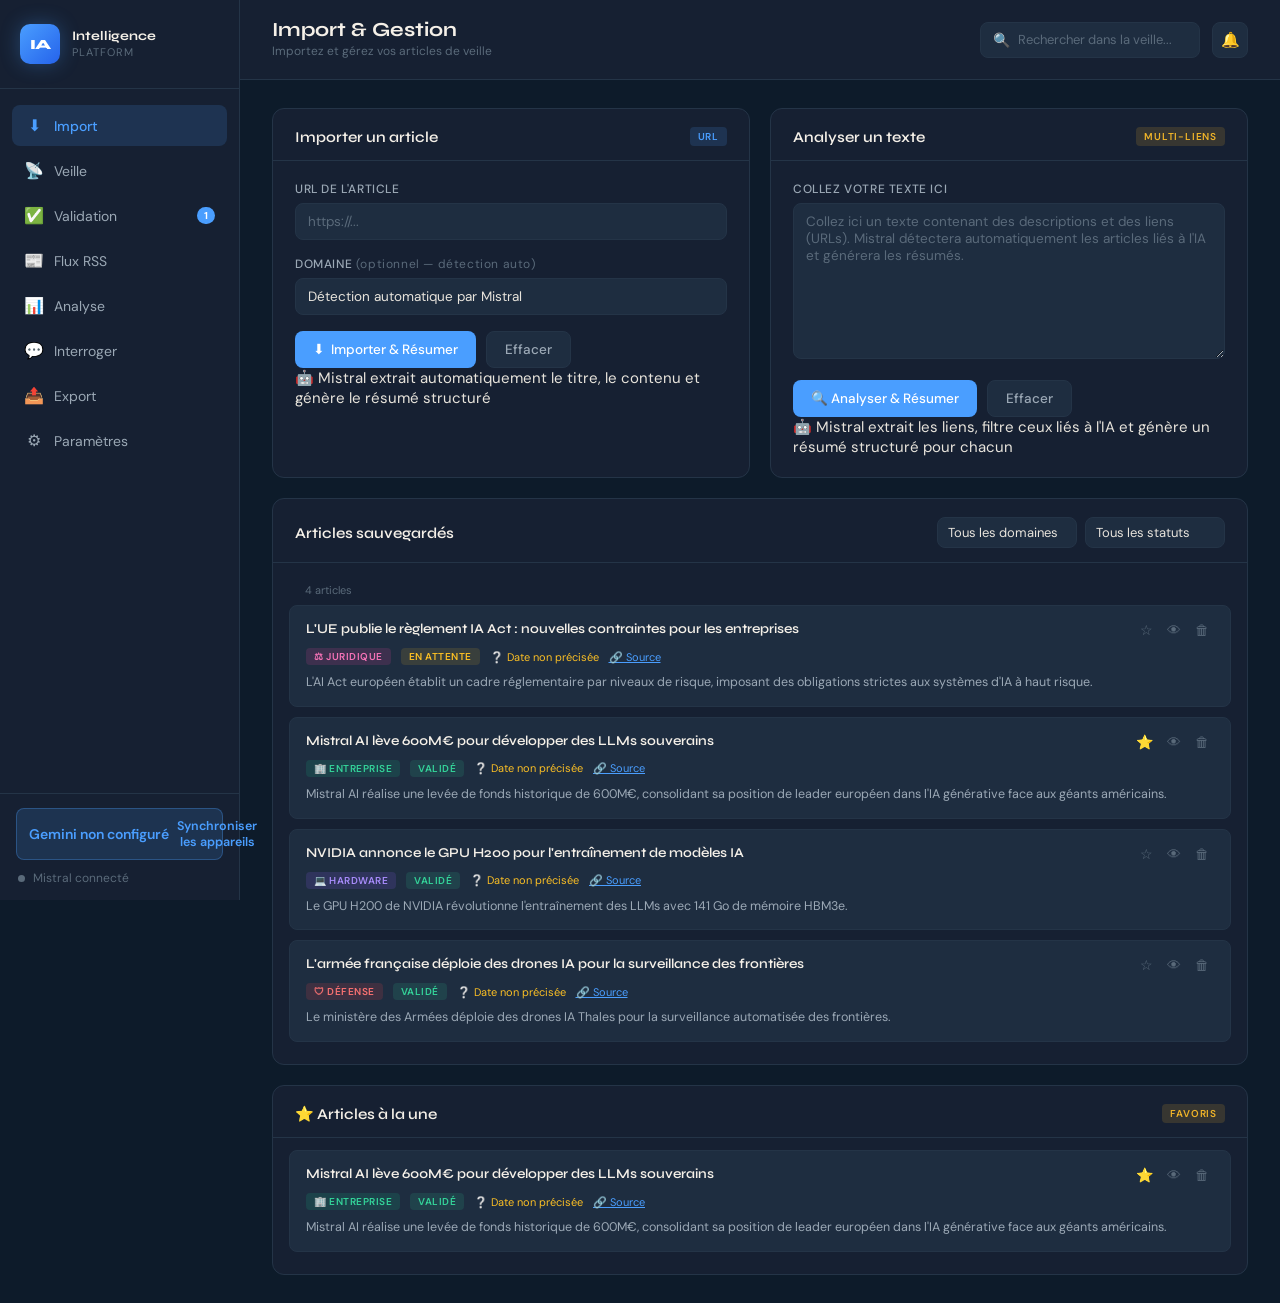
==== commit 09517014: "Add files via upload" ====
--- a/index.html
+++ b/index.html
@@ -506,19 +506,26 @@
 
       <div class="card">
         <div class="card-header">
-          <h2>🤖 API Mistral</h2>
+          <h2>✨ API Google Gemini</h2>
         </div>
         <div class="settings-form">
           <div class="form-group">
-            <label>Clé API Mistral</label>
+            <label>Clé API Gemini</label>
             <div class="input-with-toggle">
-              <input type="password" id="mistral-key" class="input-field" placeholder="Votre clé API Mistral..." />
-              <button class="btn-icon" onclick="toggleVisibility('mistral-key')" title="Afficher/masquer">👁</button>
-            </div>
-            <p style="font-size:11px;color:var(--text-muted);margin-top:6px">Obtenez votre clé sur <a href="https://console.mistral.ai" target="_blank" style="color:var(--accent)">console.mistral.ai</a></p>
+              <input type="password" id="gemini-key" class="input-field" placeholder="Votre clé API Google Gemini..." />
+              <button class="btn-icon" onclick="toggleVisibility('gemini-key')" title="Afficher/masquer">👁</button>
+            </div>
+            <p style="font-size:11px;color:var(--text-muted);margin-top:6px">Obtenez votre clé sur <a href="https://aistudio.google.com/app/apikey" target="_blank" style="color:var(--accent)">Google AI Studio</a> (gratuit)</p>
+          </div>
+          <div class="form-group">
+            <label>Modèle Gemini</label>
+            <select id="gemini-model" class="input-field">
+              <option value="gemini-2.5-flash-lite-preview-06-17">Gemini 2.5 Flash-Lite (plus rapide, économique)</option>
+              <option value="gemini-2.5-flash">Gemini 2.5 Flash (plus puissant)</option>
+            </select>
           </div>
           <div class="btn-group">
-            <button class="btn-primary" onclick="saveMistralSettings()">💾 Sauvegarder</button>
+            <button class="btn-primary" onclick="saveGeminiSettings()">💾 Sauvegarder</button>
             <button class="btn-secondary" onclick="testMistralConnection()">🔌 Tester</button>
           </div>
           <div id="mistral-status" class="connection-status"></div>
